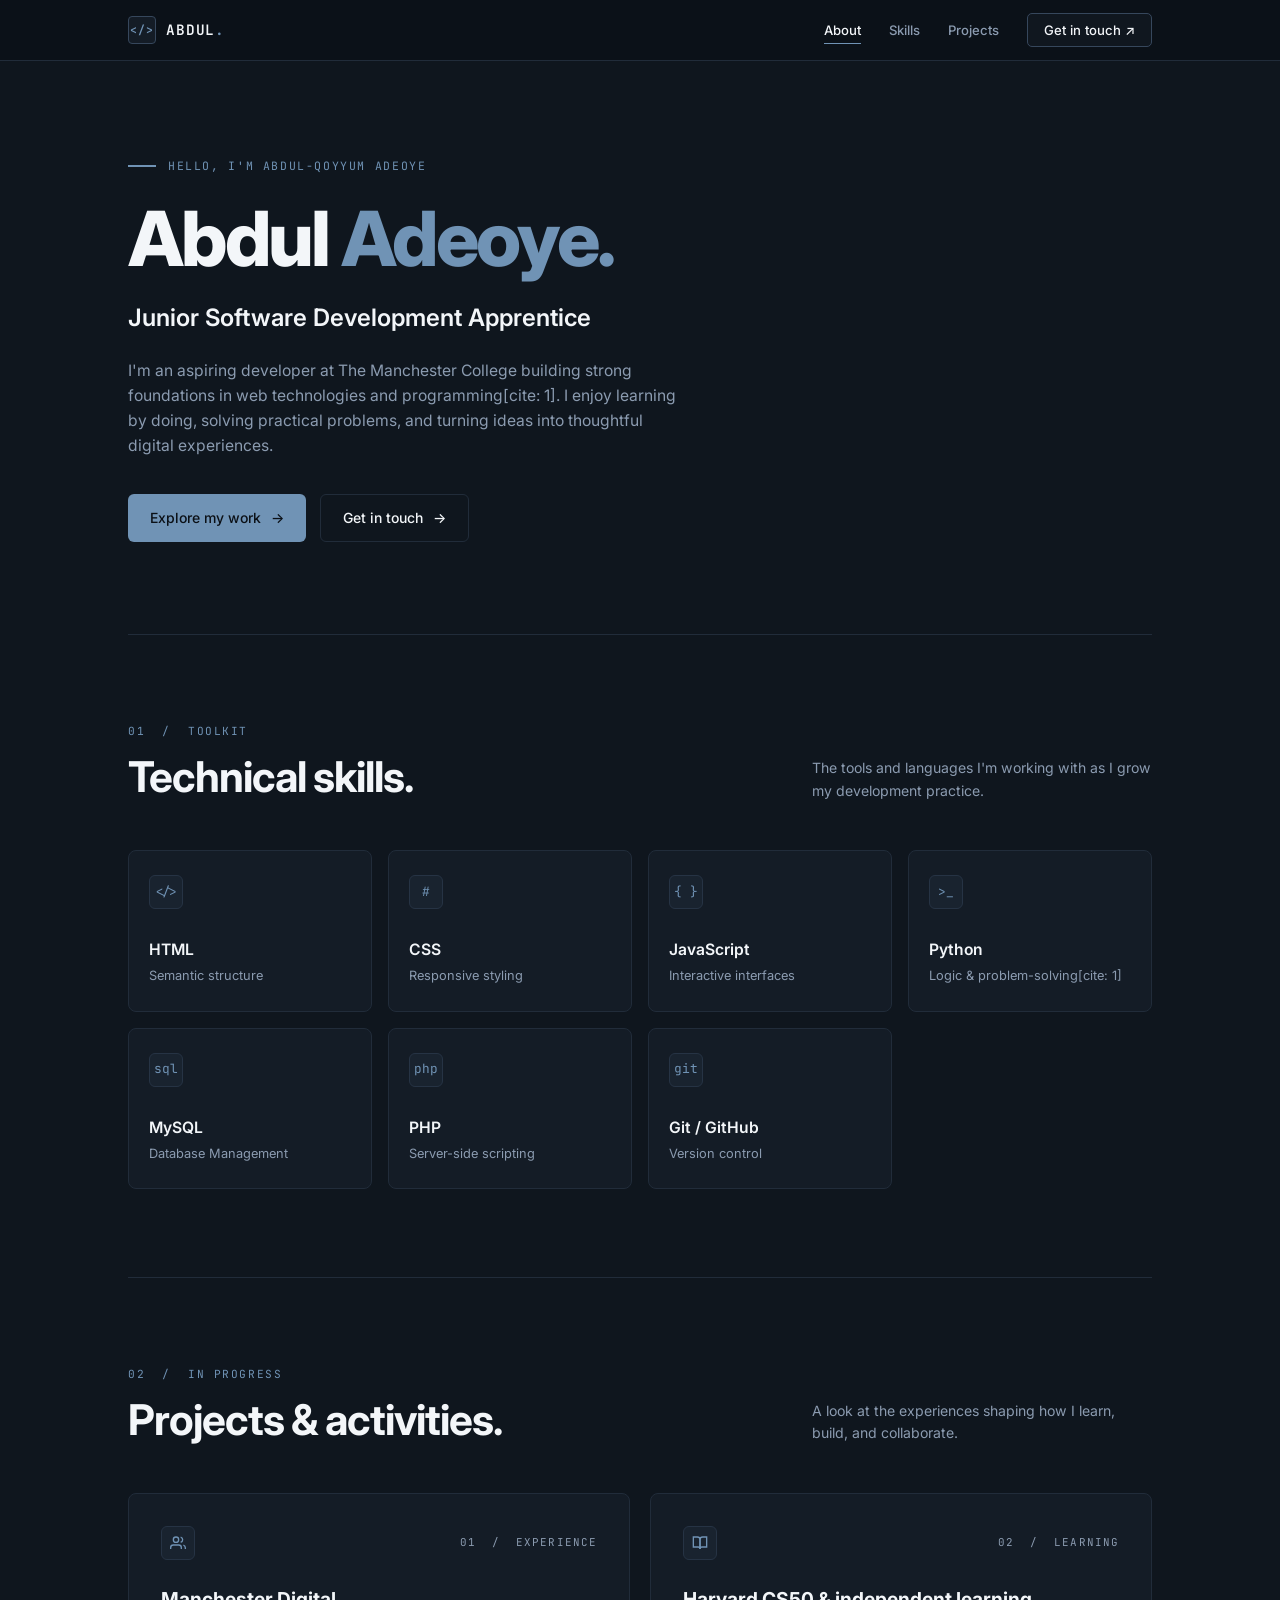
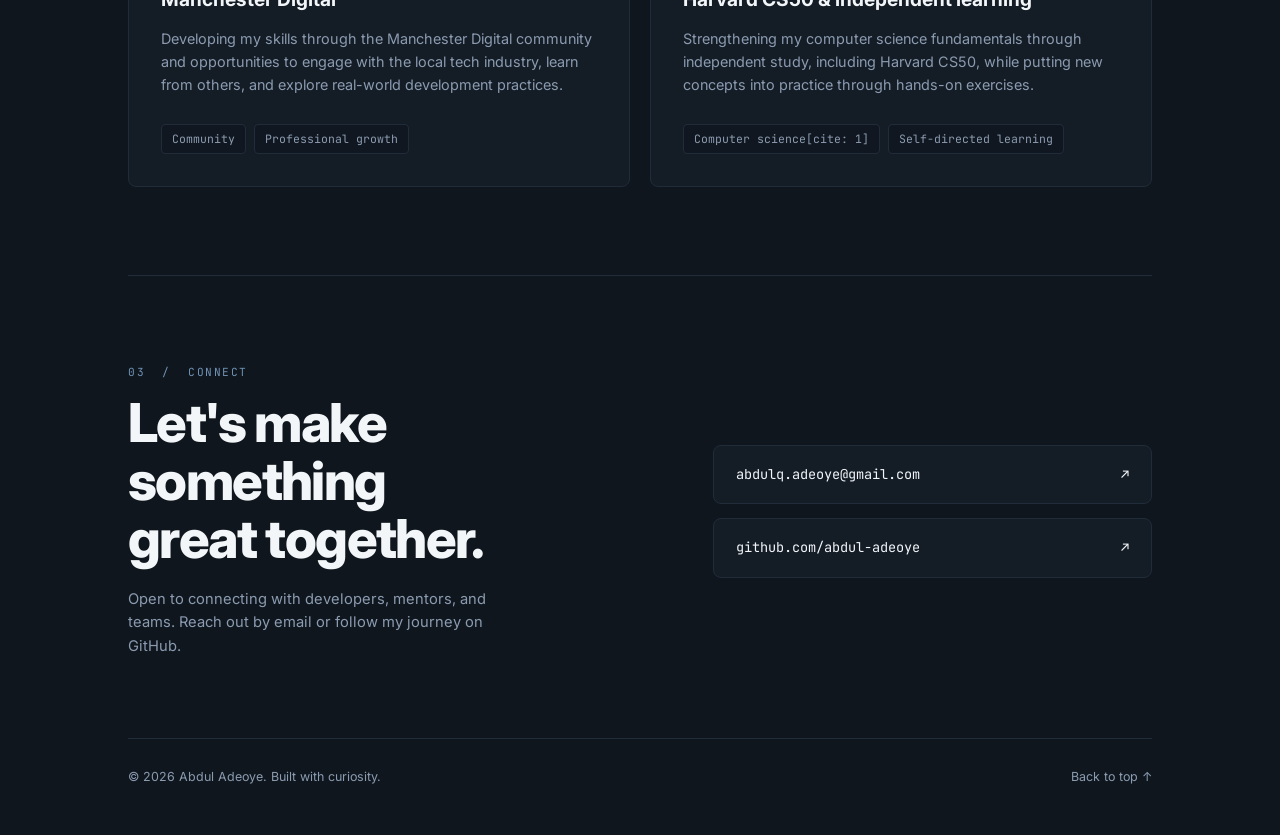
==== html/index.html @ bcfad039 "changed the signs for the two skills i added" ====
<!DOCTYPE html>
<html lang="en">
<head>
  <meta charset="UTF-8">
  <meta name="viewport" content="width=device-width, initial-scale=1.0">
  <title>Abdul Adeoye</title>
  <link rel="preconnect" href="https://fonts.googleapis.com">
  <link rel="preconnect" href="https://fonts.gstatic.com" crossorigin>
  <link href="https://fonts.googleapis.com/css2?family=Inter:wght@400;500;600;700;800&family=JetBrains+Mono:wght@400;500;600&display=swap" rel="stylesheet">
  <link rel="stylesheet" href="/css/style.css">
</head>
<body>

  <!-- Top Navigation Bar -->
  <nav class="navbar" aria-label="Primary Navigation">
    <div class="nav-container">
      <a href="#about" class="nav-brand">
        <span class="brand-icon">&lt;/&gt;</span>
        <span class="brand-text">ABDUL<span class="brand-dot">.</span></span>
      </a>

      <ul class="nav-links">
        <li><a href="#about" class="nav-link active">About</a></li>
        <li><a href="#skills" class="nav-link">Skills</a></li>
        <li><a href="#projects" class="nav-link">Projects</a></li>
        <li><a href="#contact" class="nav-cta">Get in touch &#8599;</a></li>
      </ul>
    </div>
  </nav>

  <main class="container">
    <!-- Hero / About Section -->
    <header id="about" class="hero section-border">
      <div class="eyebrow">
        <span class="accent-line"></span>
        <span>HELLO, I'M ABDUL-QOYYUM ADEOYE</span>
      </div>
      <h1 class="hero-title">Abdul <span class="text-slate">Adeoye.</span></h1>
      <h2 class="hero-subtitle">Junior Software Development Apprentice</h2>
      <p class="hero-description">
        I'm an aspiring developer at The Manchester College building strong foundations in web technologies and programming[cite: 1]. I enjoy learning by doing, solving practical problems, and turning ideas into thoughtful digital experiences.
      </p>
      <div class="hero-actions">
        <a href="#projects" class="btn btn-primary">Explore my work <span class="arrow">&rarr;</span></a>
        <a href="#contact" class="btn btn-secondary">Get in touch <span class="arrow">&rarr;</span></a>
      </div>
    </header>

    <!-- 01 / Toolkit (Skills) -->
    <section id="skills" class="section section-border">
      <div class="section-header">
        <div>
          <p class="section-label">01 &nbsp;/&nbsp; TOOLKIT</p>
          <h2 class="section-title">Technical skills.</h2>
        </div>
        <p class="section-intro">
          The tools and languages I'm working with as I grow my development practice.
        </p>
      </div>

      <div class="skills-grid">
        <article class="skill-card">
          <div class="icon-box">&lt;/&gt;</div>
          <h3>HTML</h3>
          <p>Semantic structure</p>
        </article>

        <article class="skill-card">
          <div class="icon-box">#</div>
          <h3>CSS</h3>
          <p>Responsive styling</p>
        </article>

        <article class="skill-card">
          <div class="icon-box">{ }</div>
          <h3>JavaScript</h3>
          <p>Interactive interfaces</p>
        </article>

        <article class="skill-card">
          <div class="icon-box">&gt;_</div>
          <h3>Python</h3>
          <p>Logic &amp; problem-solving[cite: 1]</p>
        </article>

        <article class="skill-card">
          <div class="icon-box">sql</div>
          <h3>MySQL</h3>
          <p>Database Management</p>
        </article>

        <article class="skill-card">
          <div class="icon-box">php</div>
          <h3>PHP</h3>
          <p>Server-side scripting</p>
        </article>

        <article class="skill-card">
          <div class="icon-box">git</div>
          <h3>Git / GitHub</h3>
          <p>Version control</p>
        </article>
      </div>
    </section>

    <!-- 02 / In Progress (Projects) -->
    <section id="projects" class="section section-border">
      <div class="section-header">
        <div>
          <p class="section-label">02 &nbsp;/&nbsp; IN PROGRESS</p>
          <h2 class="section-title">Projects &amp; activities.</h2>
        </div>
        <p class="section-intro">
          A look at the experiences shaping how I learn, build, and collaborate.
        </p>
      </div>

      <div class="projects-grid">
        <article class="project-card">
          <div class="project-top">
            <div class="icon-box">
              <svg width="16" height="16" viewBox="0 0 24 24" fill="none" stroke="currentColor" stroke-width="2">
                <path d="M17 21v-2a4 4 0 0 0-4-4H5a4 4 0 0 0-4 4v2"></path>
                <circle cx="9" cy="7" r="4"></circle>
                <path d="M23 21v-2a4 4 0 0 0-3-3.87"></path>
                <path d="M16 3.13a4 4 0 0 1 0 7.75"></path>
              </svg>
            </div>
            <span class="project-meta">01 &nbsp;/&nbsp; EXPERIENCE</span>
          </div>
          <h3>Manchester Digital</h3>
          <p>
            Developing my skills through the Manchester Digital community and opportunities to engage with the local tech industry, learn from others, and explore real-world development practices.
          </p>
          <div class="tags">
            <span class="tag">Community</span>
            <span class="tag">Professional growth</span>
          </div>
        </article>

        <article class="project-card">
          <div class="project-top">
            <div class="icon-box">
              <svg width="16" height="16" viewBox="0 0 24 24" fill="none" stroke="currentColor" stroke-width="2">
                <path d="M2 3h6a4 4 0 0 1 4 4v14a3 3 0 0 0-3-3H2z"></path>
                <path d="M22 3h-6a4 4 0 0 0-4 4v14a3 3 0 0 1 3-3h7z"></path>
              </svg>
            </div>
            <span class="project-meta">02 &nbsp;/&nbsp; LEARNING</span>
          </div>
          <h3>Harvard CS50 &amp; independent learning</h3>
          <p>
            Strengthening my computer science fundamentals through independent study, including Harvard CS50, while putting new concepts into practice through hands-on exercises.
          </p>
          <div class="tags">
            <span class="tag">Computer science[cite: 1]</span>
            <span class="tag">Self-directed learning</span>
          </div>
        </article>
      </div>
    </section>

    <!-- 03 / Connect -->
    <footer id="contact" class="section footer-section">
      <div class="contact-grid">
        <div class="contact-copy">
          <p class="section-label">03 &nbsp;/&nbsp; CONNECT</p>
          <h2 class="contact-title">Let's make<br>something<br>great together.</h2>
          <p class="contact-description">
            Open to connecting with developers, mentors, and teams. Reach out by email or follow my journey on GitHub.
          </p>
        </div>

        <div class="contact-links">
          <a href="mailto:abdulq.adeoye@gmail.com" class="contact-card">
            <span>abdulq.adeoye@gmail.com</span>
            <span class="arrow">&#8599;</span>
          </a>
          <a href="https://github.com/abdul-adeoye" target="_blank" rel="noopener noreferrer" class="contact-card">
            <span>github.com/abdul-adeoye</span>
            <span class="arrow">&#8599;</span>
          </a>
        </div>
      </div>

      <div class="bottom-bar">
        <span>&copy; 2026 Abdul Adeoye. Built with curiosity.</span>
        <a href="#about" class="back-to-top">Back to top &uarr;</a>
      </div>
    </footer>
  </main>

  <script src="/js/script.js"></script>
</body>
</html>
---- css/style.css ----
:root {
  --bg-primary: #0f161e;
  --bg-nav: rgba(12, 18, 25, 0.88);
  --bg-card: #141c26;
  --bg-card-hover: #18222e;
  --border-color: #212c3a;
  --border-hover: #36475c;
  --text-main: #f3f6f9;
  --text-muted: #8b9bb0;
  --accent-slate: #7093b5;
  --accent-slate-hover: #83a7ca;
  --font-sans: 'Inter', -apple-system, BlinkMacSystemFont, sans-serif;
  --font-mono: 'JetBrains Mono', monospace;
}

* {
  box-sizing: border-box;
  margin: 0;
  padding: 0;
}

html {
  scroll-behavior: smooth;
  scroll-padding-top: 76px;
}

body {
  background-color: var(--bg-primary);
  color: var(--text-main);
  font-family: var(--font-sans);
  line-height: 1.6;
  -webkit-font-smoothing: antialiased;
}

/* Navbar */
.navbar {
  position: sticky;
  top: 0;
  z-index: 100;
  background-color: var(--bg-nav);
  backdrop-filter: blur(10px);
  border-bottom: 1px solid var(--border-color);
}

.nav-container {
  max-width: 1080px;
  margin: 0 auto;
  padding: 16px 28px;
  display: flex;
  justify-content: space-between;
  align-items: center;
}

.nav-brand {
  display: inline-flex;
  align-items: center;
  gap: 10px;
  text-decoration: none;
  color: var(--text-main);
  font-family: var(--font-mono);
  font-weight: 600;
  font-size: 0.9rem;
  letter-spacing: 0.06em;
}

.brand-icon {
  display: inline-flex;
  align-items: center;
  justify-content: center;
  width: 28px;
  height: 28px;
  border: 1px solid var(--border-hover);
  border-radius: 4px;
  background-color: var(--bg-card);
  color: var(--accent-slate);
  font-size: 0.72rem;
}

.brand-dot {
  color: var(--accent-slate);
}

.nav-links {
  list-style: none;
  display: flex;
  align-items: center;
  gap: 28px;
}

.nav-link {
  position: relative;
  text-decoration: none;
  color: var(--text-muted);
  font-size: 0.82rem;
  font-weight: 500;
  padding-bottom: 6px;
  transition: color 0.2s ease;
}

.nav-link:hover,
.nav-link.active {
  color: var(--text-main);
}

.nav-link.active::after {
  content: '';
  position: absolute;
  left: 0;
  bottom: 0;
  width: 100%;
  height: 1.5px;
  background-color: var(--accent-slate);
}

.nav-cta {
  text-decoration: none;
  color: var(--text-main);
  font-size: 0.82rem;
  font-weight: 500;
  padding: 8px 16px;
  border: 1px solid var(--border-hover);
  border-radius: 5px;
  background-color: rgba(20, 28, 38, 0.6);
  transition: all 0.2s ease;
}

.nav-cta:hover {
  border-color: var(--accent-slate);
  background-color: var(--bg-card-hover);
}

/* Container & Borders */
.container {
  max-width: 1080px;
  margin: 0 auto;
  padding: 0 28px;
}

.section-border {
  border-bottom: 1px solid var(--border-color);
}

/* Hero */
.hero {
  padding: 96px 0 92px;
}

.eyebrow {
  display: flex;
  align-items: center;
  gap: 12px;
  font-family: var(--font-mono);
  font-size: 0.72rem;
  letter-spacing: 0.14em;
  color: var(--accent-slate);
  margin-bottom: 24px;
}

.accent-line {
  width: 28px;
  height: 1.5px;
  background-color: var(--accent-slate);
  display: inline-block;
}

.hero-title {
  font-size: clamp(3rem, 7vw, 4.75rem);
  font-weight: 800;
  letter-spacing: -0.035em;
  line-height: 1.05;
  margin-bottom: 20px;
}

.text-slate {
  color: var(--accent-slate);
}

.hero-subtitle {
  font-size: clamp(1.2rem, 2.5vw, 1.5rem);
  font-weight: 600;
  color: var(--text-main);
  margin-bottom: 20px;
}

.hero-description {
  max-width: 560px;
  color: var(--text-muted);
  font-size: 0.98rem;
  margin-bottom: 36px;
}

.hero-actions {
  display: flex;
  flex-wrap: wrap;
  gap: 14px;
}

.btn {
  display: inline-flex;
  align-items: center;
  gap: 10px;
  padding: 12px 22px;
  border-radius: 6px;
  font-size: 0.875rem;
  font-weight: 500;
  text-decoration: none;
  transition: all 0.2s ease;
}

.btn-primary {
  background-color: var(--accent-slate);
  color: #0b1016;
}

.btn-primary:hover {
  background-color: var(--accent-slate-hover);
  transform: translateY(-1px);
}

.btn-secondary {
  background-color: transparent;
  color: var(--text-main);
  border: 1px solid var(--border-color);
}

.btn-secondary:hover {
  border-color: var(--border-hover);
  background-color: var(--bg-card);
}

/* Sections */
.section {
  padding: 88px 0;
}

.section-header {
  display: flex;
  justify-content: space-between;
  align-items: flex-end;
  gap: 24px;
  margin-bottom: 48px;
}

.section-label {
  font-family: var(--font-mono);
  font-size: 0.7rem;
  letter-spacing: 0.14em;
  color: var(--accent-slate);
  margin-bottom: 12px;
}

.section-title {
  font-size: clamp(2rem, 4vw, 2.65rem);
  font-weight: 700;
  letter-spacing: -0.025em;
  line-height: 1.15;
}

.section-intro {
  max-width: 340px;
  color: var(--text-muted);
  font-size: 0.88rem;
}

/* Toolkit Grid */
.skills-grid {
  display: grid;
  grid-template-columns: repeat(4, 1fr);
  gap: 16px;
}

.skill-card {
  background-color: var(--bg-card);
  border: 1px solid var(--border-color);
  border-radius: 8px;
  padding: 24px 20px;
  transition: border-color 0.2s ease, transform 0.2s ease;
}

.skill-card:hover {
  border-color: var(--border-hover);
  transform: translateY(-2px);
}

.icon-box {
  width: 34px;
  height: 34px;
  border-radius: 6px;
  background-color: #19232f;
  border: 1px solid #263344;
  color: var(--accent-slate);
  display: flex;
  align-items: center;
  justify-content: center;
  font-family: var(--font-mono);
  font-size: 0.8rem;
  margin-bottom: 28px;
}

.skill-card h3 {
  font-size: 0.98rem;
  font-weight: 600;
  margin-bottom: 4px;
}

.skill-card p {
  font-size: 0.8rem;
  color: var(--text-muted);
}

/* Projects Grid */
.projects-grid {
  display: grid;
  grid-template-columns: repeat(2, 1fr);
  gap: 20px;
}

.project-card {
  background-color: var(--bg-card);
  border: 1px solid var(--border-color);
  border-radius: 8px;
  padding: 32px;
  display: flex;
  flex-direction: column;
  transition: border-color 0.2s ease, transform 0.2s ease;
}

.project-card:hover {
  border-color: var(--border-hover);
  transform: translateY(-2px);
}

.project-top {
  display: flex;
  justify-content: space-between;
  align-items: center;
  margin-bottom: 24px;
}

.project-top .icon-box {
  margin-bottom: 0;
}

.project-meta {
  font-family: var(--font-mono);
  font-size: 0.68rem;
  letter-spacing: 0.1em;
  color: var(--text-muted);
}

.project-card h3 {
  font-size: 1.2rem;
  font-weight: 700;
  margin-bottom: 12px;
}

.project-card p {
  color: var(--text-muted);
  font-size: 0.9rem;
  margin-bottom: 28px;
  flex-grow: 1;
}

.tags {
  display: flex;
  flex-wrap: wrap;
  gap: 8px;
}

.tag {
  font-family: var(--font-mono);
  font-size: 0.72rem;
  color: var(--text-muted);
  background-color: #101720;
  border: 1px solid var(--border-color);
  padding: 5px 10px;
  border-radius: 4px;
}

/* Contact & Footer */
.footer-section {
  padding-bottom: 48px;
}

.contact-grid {
  display: grid;
  grid-template-columns: 1.1fr 0.9fr;
  gap: 48px;
  align-items: center;
  margin-bottom: 80px;
}

.contact-title {
  font-size: clamp(2.4rem, 5vw, 3.35rem);
  font-weight: 800;
  letter-spacing: -0.03em;
  line-height: 1.08;
  margin-bottom: 20px;
}

.contact-description {
  max-width: 390px;
  color: var(--text-muted);
  font-size: 0.92rem;
}

.contact-links {
  display: flex;
  flex-direction: column;
  gap: 14px;
}

.contact-card {
  display: flex;
  justify-content: space-between;
  align-items: center;
  background-color: var(--bg-card);
  border: 1px solid var(--border-color);
  border-radius: 8px;
  padding: 18px 22px;
  color: var(--text-main);
  text-decoration: none;
  font-family: var(--font-mono);
  font-size: 0.85rem;
  transition: all 0.2s ease;
}

.contact-card:hover {
  background-color: var(--bg-card-hover);
  border-color: var(--border-hover);
  transform: translateX(3px);
}

.bottom-bar {
  border-top: 1px solid var(--border-color);
  padding-top: 28px;
  display: flex;
  justify-content: space-between;
  align-items: center;
  font-size: 0.78rem;
  color: var(--text-muted);
}

.back-to-top {
  color: var(--text-muted);
  text-decoration: none;
  transition: color 0.2s ease;
}

.back-to-top:hover {
  color: var(--text-main);
}

/* Scroll Reveal State */
.reveal {
  opacity: 0;
  transform: translateY(16px);
  transition: opacity 0.6s ease, transform 0.6s ease;
}

.reveal.visible {
  opacity: 1;
  transform: translateY(0);
}

/* Responsive */
@media (max-width: 900px) {
  .skills-grid {
    grid-template-columns: repeat(3, 1fr);
  }
  .contact-grid {
    grid-template-columns: 1fr;
  }
}

@media (max-width: 640px) {
  .nav-container {
    padding: 14px 20px;
  }
  .nav-links {
    gap: 14px;
  }
  .nav-link {
    font-size: 0.78rem;
  }
  .nav-cta {
    padding: 6px 10px;
    font-size: 0.76rem;
  }
  .hero {
    padding: 68px 0 60px;
  }
  .section {
    padding: 64px 0;
  }
  .section-header {
    flex-direction: column;
    align-items: flex-start;
  }
  .skills-grid {
    grid-template-columns: repeat(2, 1fr);
  }
  .projects-grid {
    grid-template-columns: 1fr;
  }
  .bottom-bar {
    flex-direction: column;
    gap: 12px;
    align-items: flex-start;
  }
}
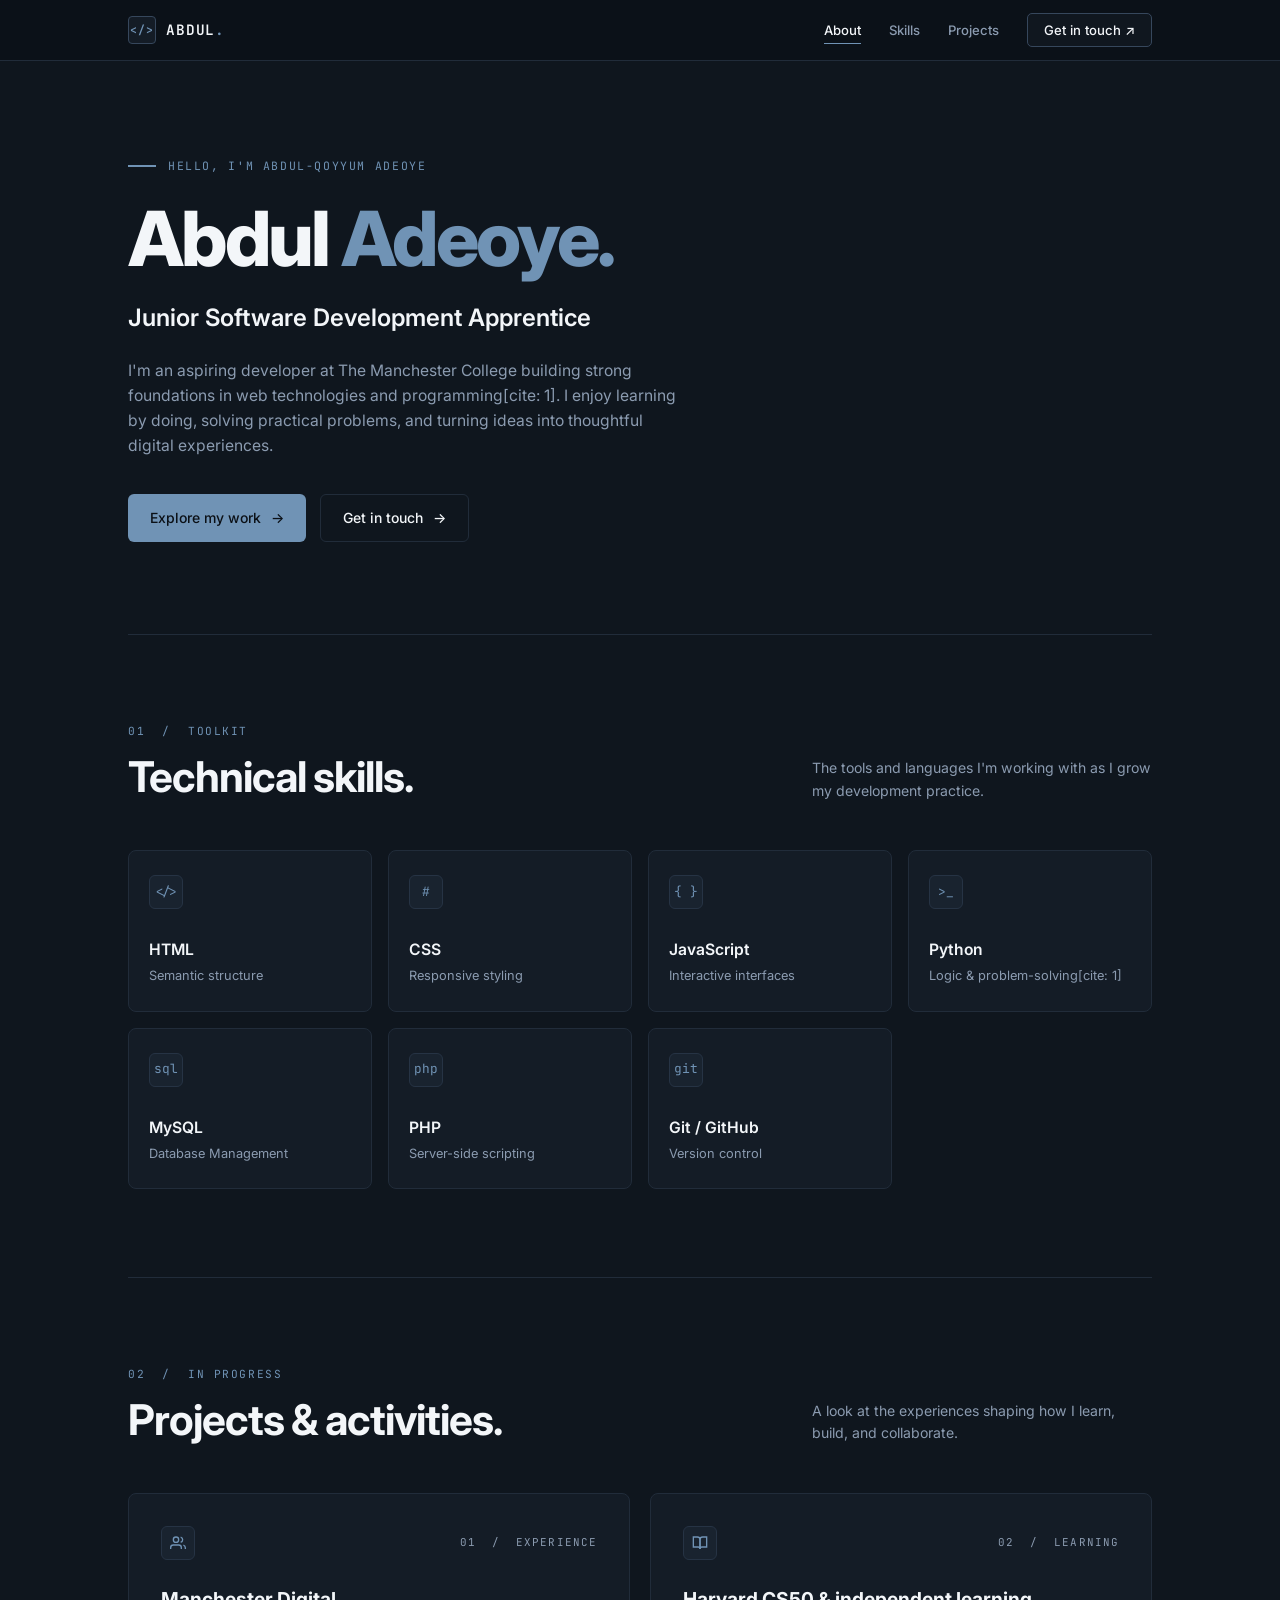
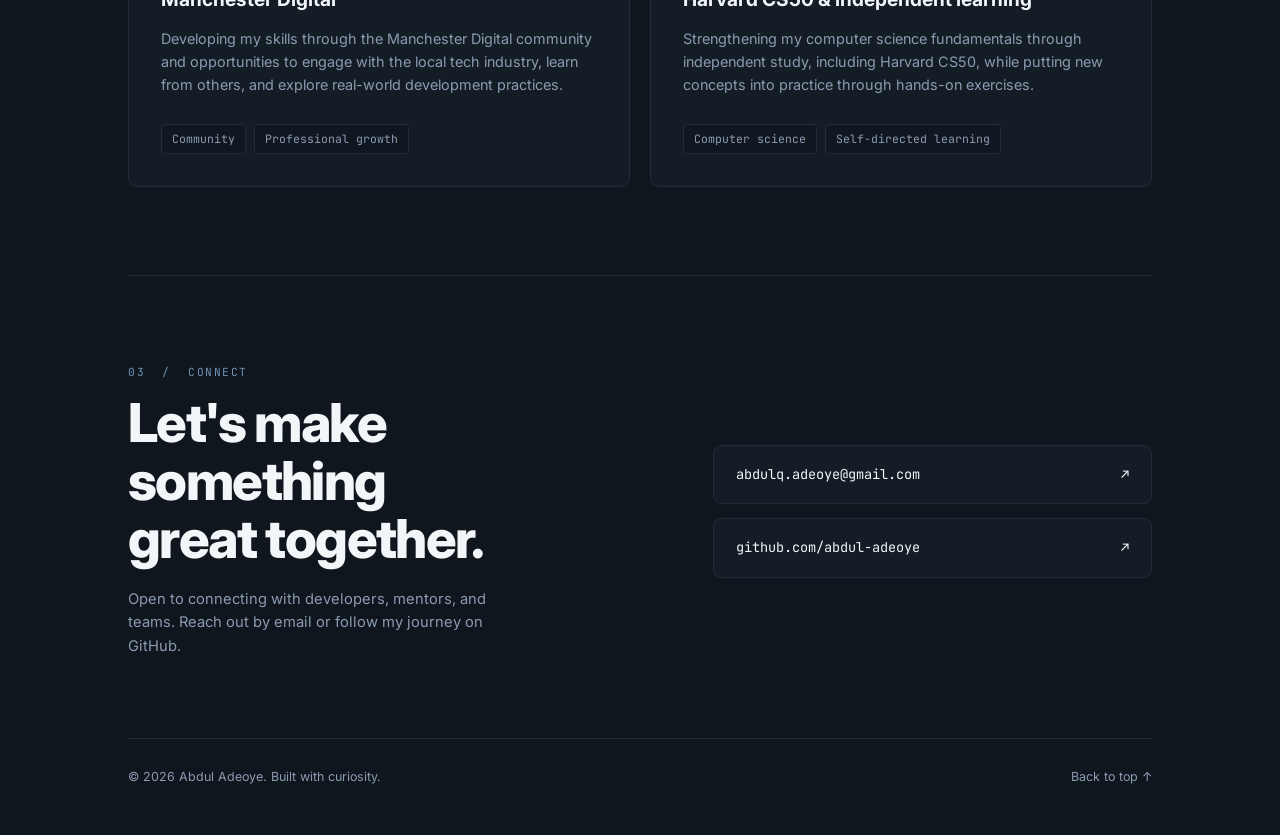
==== commit 9e866471: "removed one more uneccesary comment" ====
--- a/html/index.html
+++ b/html/index.html
@@ -153,7 +153,7 @@
             Strengthening my computer science fundamentals through independent study, including Harvard CS50, while putting new concepts into practice through hands-on exercises.
           </p>
           <div class="tags">
-            <span class="tag">Computer science[cite: 1]</span>
+            <span class="tag">Computer science</span>
             <span class="tag">Self-directed learning</span>
           </div>
         </article>
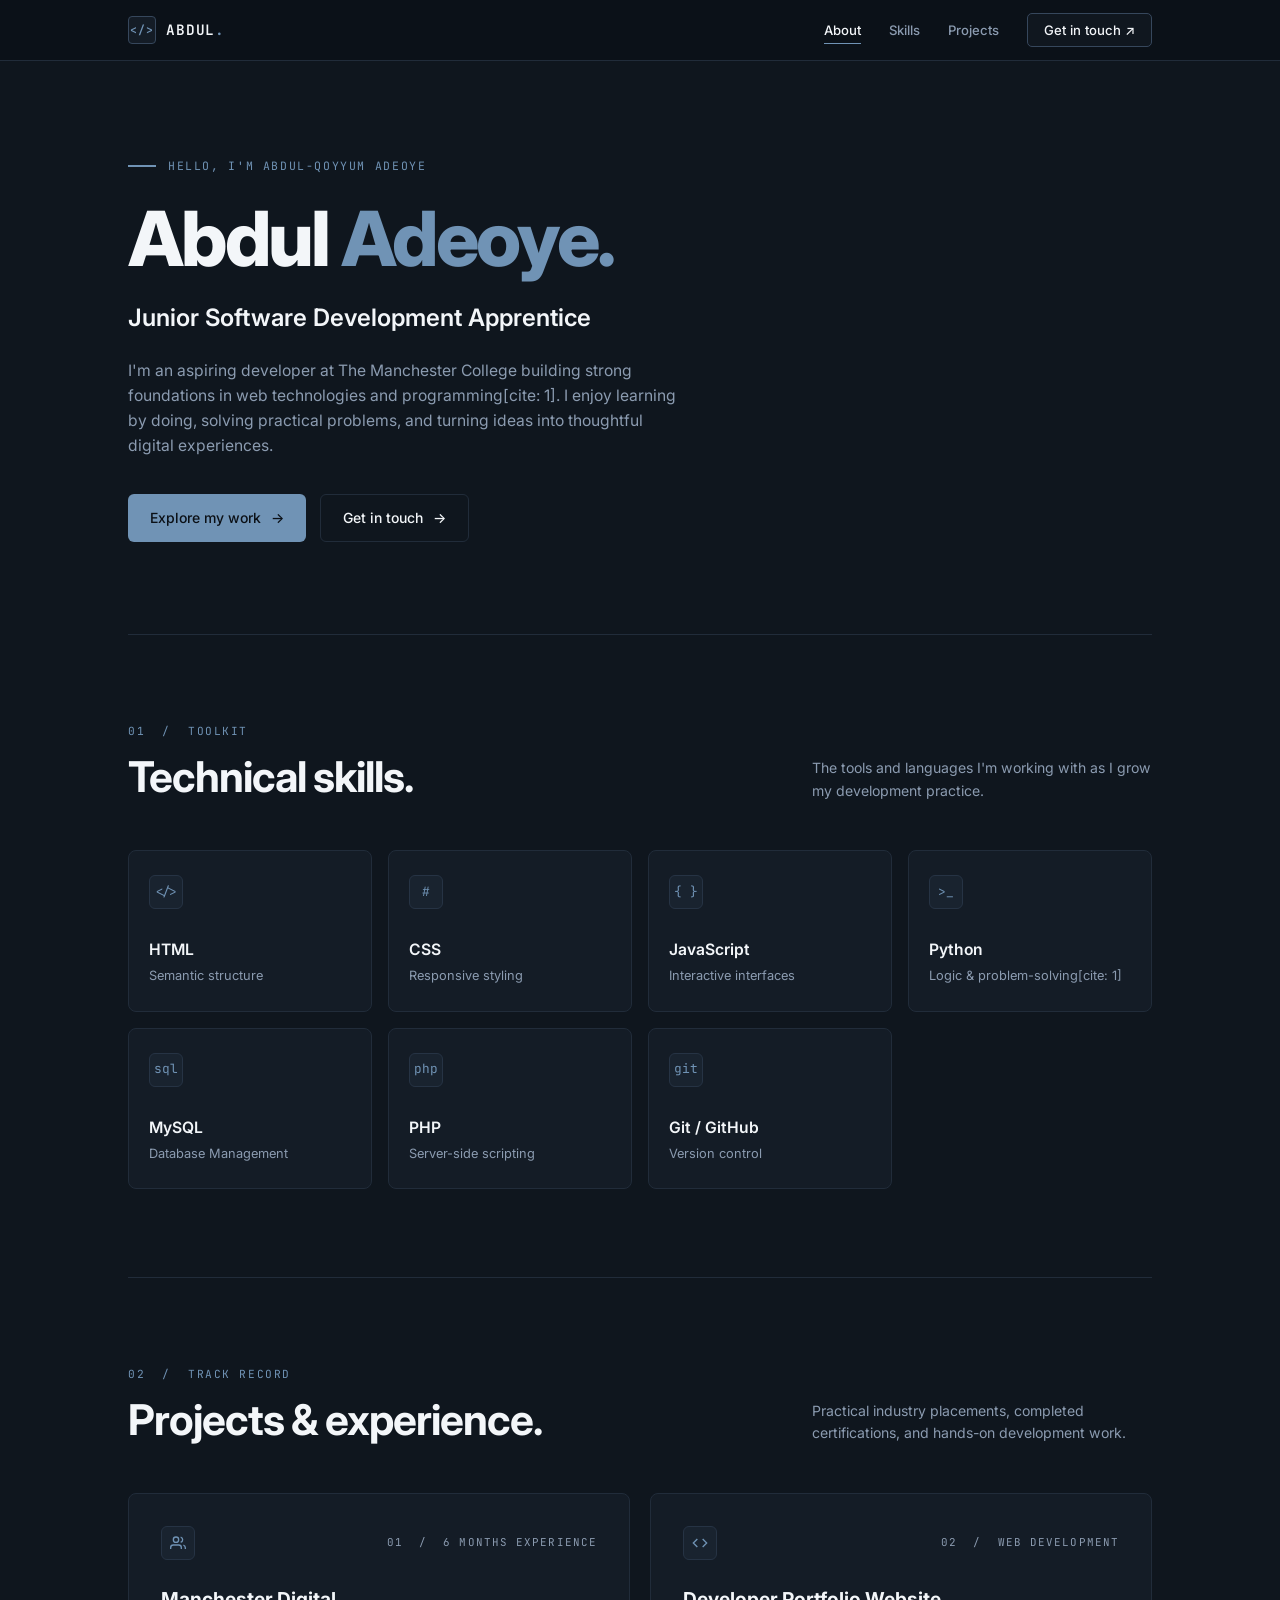
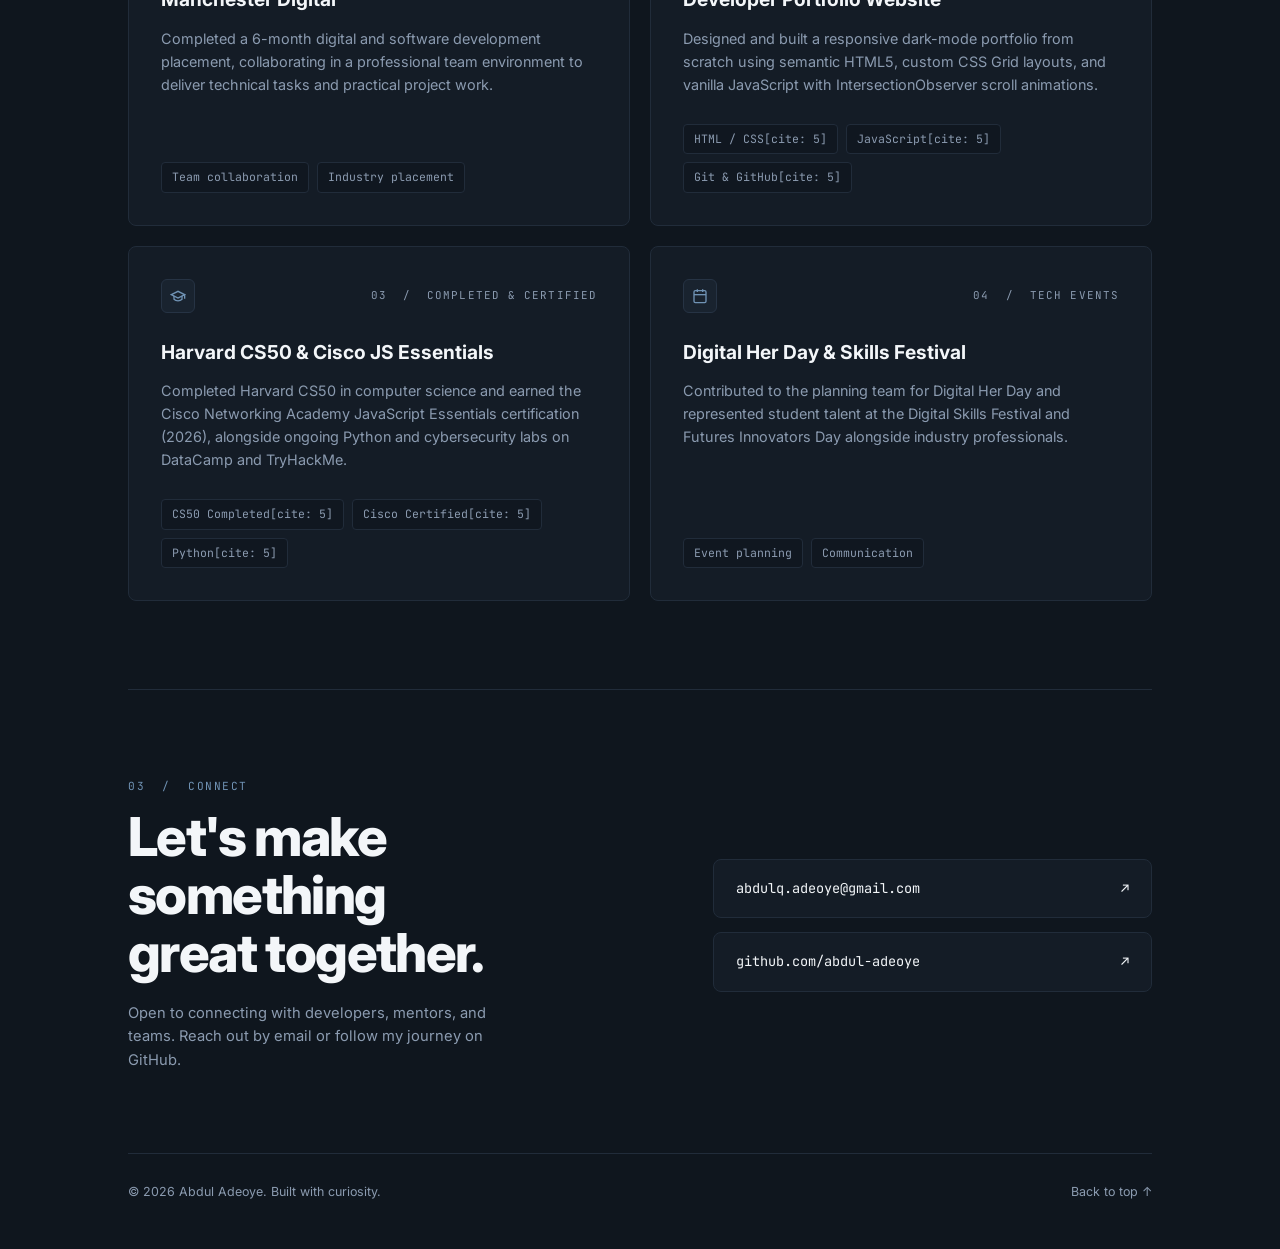
==== commit c37579ca: "updated number 2 of the website" ====
--- a/html/index.html
+++ b/html/index.html
@@ -103,15 +103,15 @@
       </div>
     </section>
 
-    <!-- 02 / In Progress (Projects) -->
+    <!-- 02 / Experience & Projects -->
     <section id="projects" class="section section-border">
       <div class="section-header">
         <div>
-          <p class="section-label">02 &nbsp;/&nbsp; IN PROGRESS</p>
-          <h2 class="section-title">Projects &amp; activities.</h2>
+          <p class="section-label">02 &nbsp;/&nbsp; TRACK RECORD</p>
+          <h2 class="section-title">Projects &amp; experience.</h2>
         </div>
         <p class="section-intro">
-          A look at the experiences shaping how I learn, build, and collaborate.
+          Practical industry placements, completed certifications, and hands-on development work.
         </p>
       </div>
 
@@ -126,35 +126,79 @@
                 <path d="M16 3.13a4 4 0 0 1 0 7.75"></path>
               </svg>
             </div>
-            <span class="project-meta">01 &nbsp;/&nbsp; EXPERIENCE</span>
+            <span class="project-meta">01 &nbsp;/&nbsp; 6 MONTHS EXPERIENCE</span>
           </div>
           <h3>Manchester Digital</h3>
           <p>
-            Developing my skills through the Manchester Digital community and opportunities to engage with the local tech industry, learn from others, and explore real-world development practices.
-          </p>
-          <div class="tags">
-            <span class="tag">Community</span>
-            <span class="tag">Professional growth</span>
-          </div>
-        </article>
-
-        <article class="project-card">
-          <div class="project-top">
-            <div class="icon-box">
-              <svg width="16" height="16" viewBox="0 0 24 24" fill="none" stroke="currentColor" stroke-width="2">
-                <path d="M2 3h6a4 4 0 0 1 4 4v14a3 3 0 0 0-3-3H2z"></path>
-                <path d="M22 3h-6a4 4 0 0 0-4 4v14a3 3 0 0 1 3-3h7z"></path>
-              </svg>
-            </div>
-            <span class="project-meta">02 &nbsp;/&nbsp; LEARNING</span>
-          </div>
-          <h3>Harvard CS50 &amp; independent learning</h3>
-          <p>
-            Strengthening my computer science fundamentals through independent study, including Harvard CS50, while putting new concepts into practice through hands-on exercises.
-          </p>
-          <div class="tags">
-            <span class="tag">Computer science</span>
-            <span class="tag">Self-directed learning</span>
+            Completed a 6-month digital and software development placement, collaborating in a professional team environment to deliver technical tasks and practical project work.
+          </p>
+          <div class="tags">
+            <span class="tag">Team collaboration</span>
+            <span class="tag">Industry placement</span>
+          </div>
+        </article>
+
+        <article class="project-card">
+          <div class="project-top">
+            <div class="icon-box">
+              <svg width="16" height="16" viewBox="0 0 24 24" fill="none" stroke="currentColor" stroke-width="2">
+                <polyline points="16 18 22 12 16 6"></polyline>
+                <polyline points="8 6 2 12 8 18"></polyline>
+              </svg>
+            </div>
+            <span class="project-meta">02 &nbsp;/&nbsp; WEB DEVELOPMENT</span>
+          </div>
+          <h3>Developer Portfolio Website</h3>
+          <p>
+            Designed and built a responsive dark-mode portfolio from scratch using semantic HTML5, custom CSS Grid layouts, and vanilla JavaScript with IntersectionObserver scroll animations.
+          </p>
+          <div class="tags">
+            <span class="tag">HTML / CSS[cite: 5]</span>
+            <span class="tag">JavaScript[cite: 5]</span>
+            <span class="tag">Git &amp; GitHub[cite: 5]</span>
+          </div>
+        </article>
+
+        <article class="project-card">
+          <div class="project-top">
+            <div class="icon-box">
+              <svg width="16" height="16" viewBox="0 0 24 24" fill="none" stroke="currentColor" stroke-width="2">
+                <path d="M22 10v6M2 10l10-5 10 5-10 5z"></path>
+                <path d="M6 12v5c3 3 9 3 12 0v-5"></path>
+              </svg>
+            </div>
+            <span class="project-meta">03 &nbsp;/&nbsp; COMPLETED &amp; CERTIFIED</span>
+          </div>
+          <h3>Harvard CS50 &amp; Cisco JS Essentials</h3>
+          <p>
+            Completed Harvard CS50 in computer science and earned the Cisco Networking Academy JavaScript Essentials certification (2026), alongside ongoing Python and cybersecurity labs on DataCamp and TryHackMe.
+          </p>
+          <div class="tags">
+            <span class="tag">CS50 Completed[cite: 5]</span>
+            <span class="tag">Cisco Certified[cite: 5]</span>
+            <span class="tag">Python[cite: 5]</span>
+          </div>
+        </article>
+
+        <article class="project-card">
+          <div class="project-top">
+            <div class="icon-box">
+              <svg width="16" height="16" viewBox="0 0 24 24" fill="none" stroke="currentColor" stroke-width="2">
+                <rect x="3" y="4" width="18" height="18" rx="2" ry="2"></rect>
+                <line x1="16" y1="2" x2="16" y2="6"></line>
+                <line x1="8" y1="2" x2="8" y2="6"></line>
+                <line x1="3" y1="10" x2="21" y2="10"></line>
+              </svg>
+            </div>
+            <span class="project-meta">04 &nbsp;/&nbsp; TECH EVENTS</span>
+          </div>
+          <h3>Digital Her Day &amp; Skills Festival</h3>
+          <p>
+            Contributed to the planning team for Digital Her Day and represented student talent at the Digital Skills Festival and Futures Innovators Day alongside industry professionals.
+          </p>
+          <div class="tags">
+            <span class="tag">Event planning</span>
+            <span class="tag">Communication</span>
           </div>
         </article>
       </div>
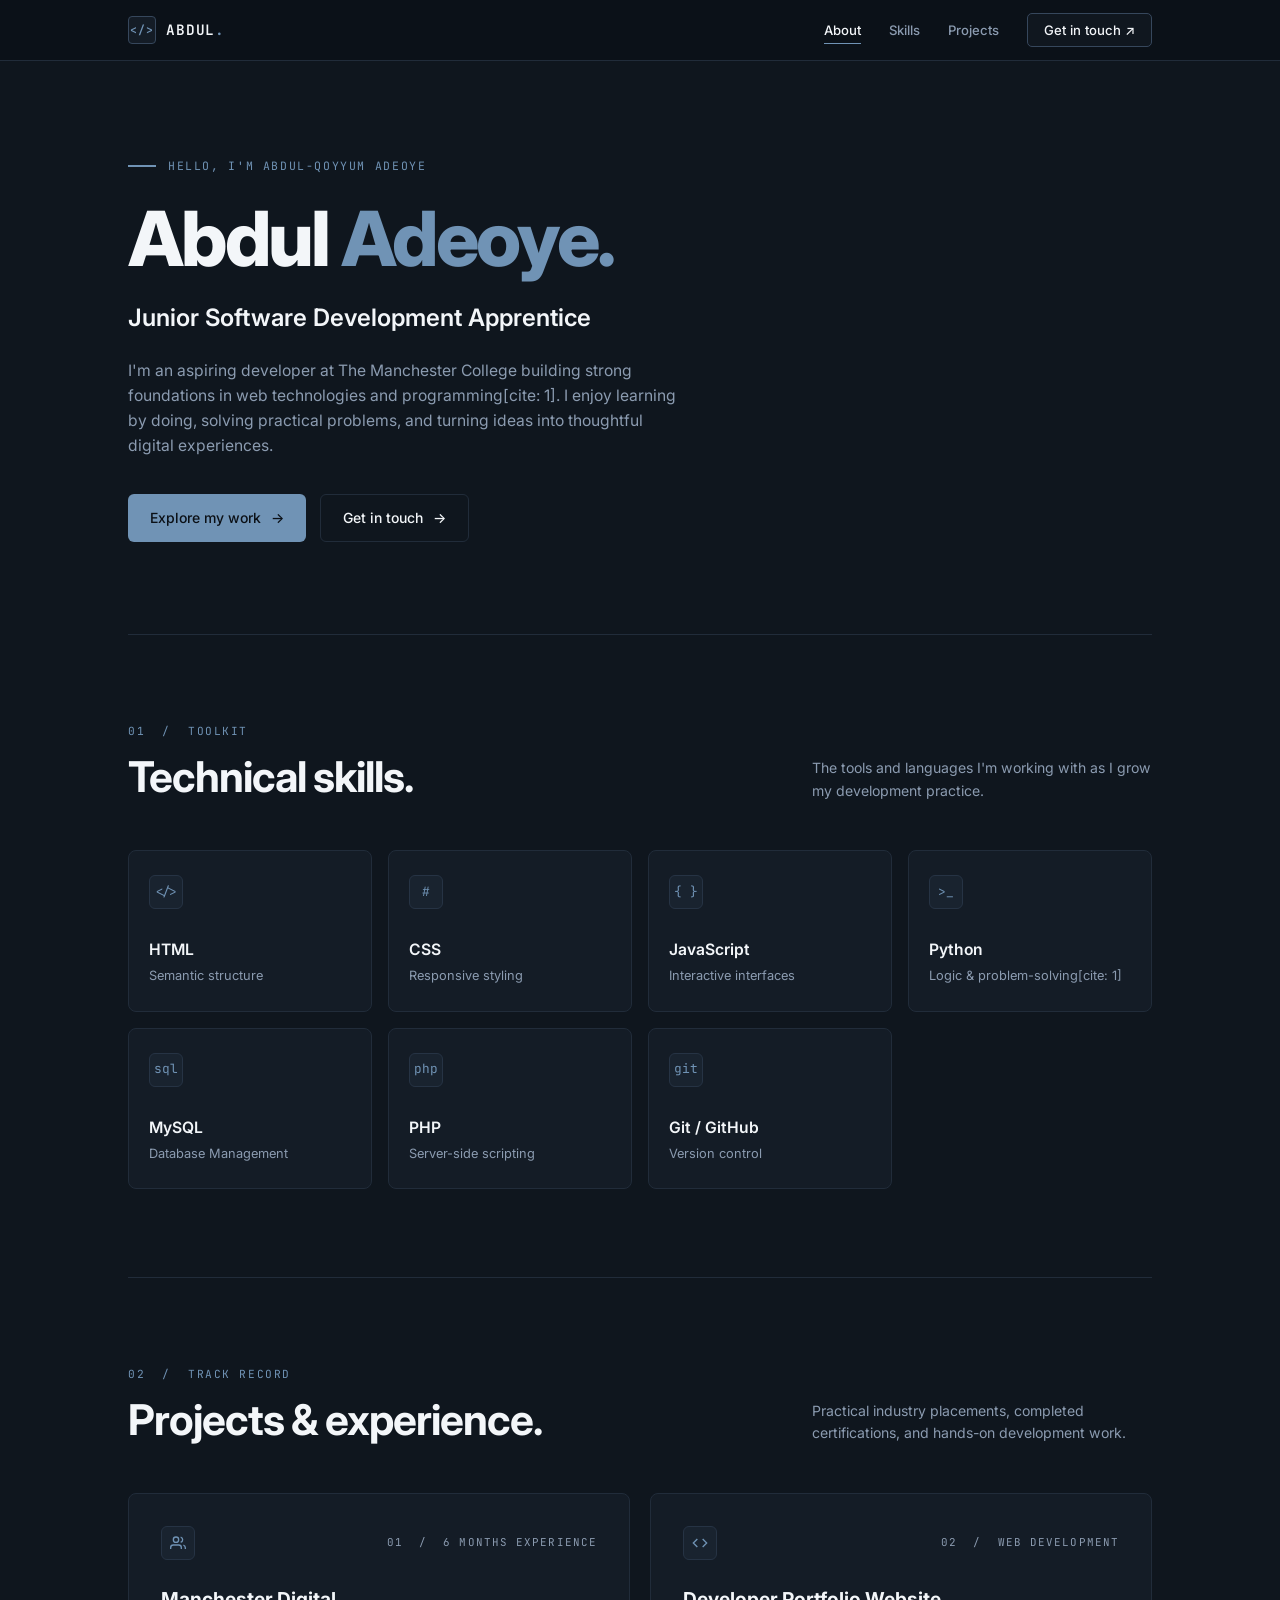
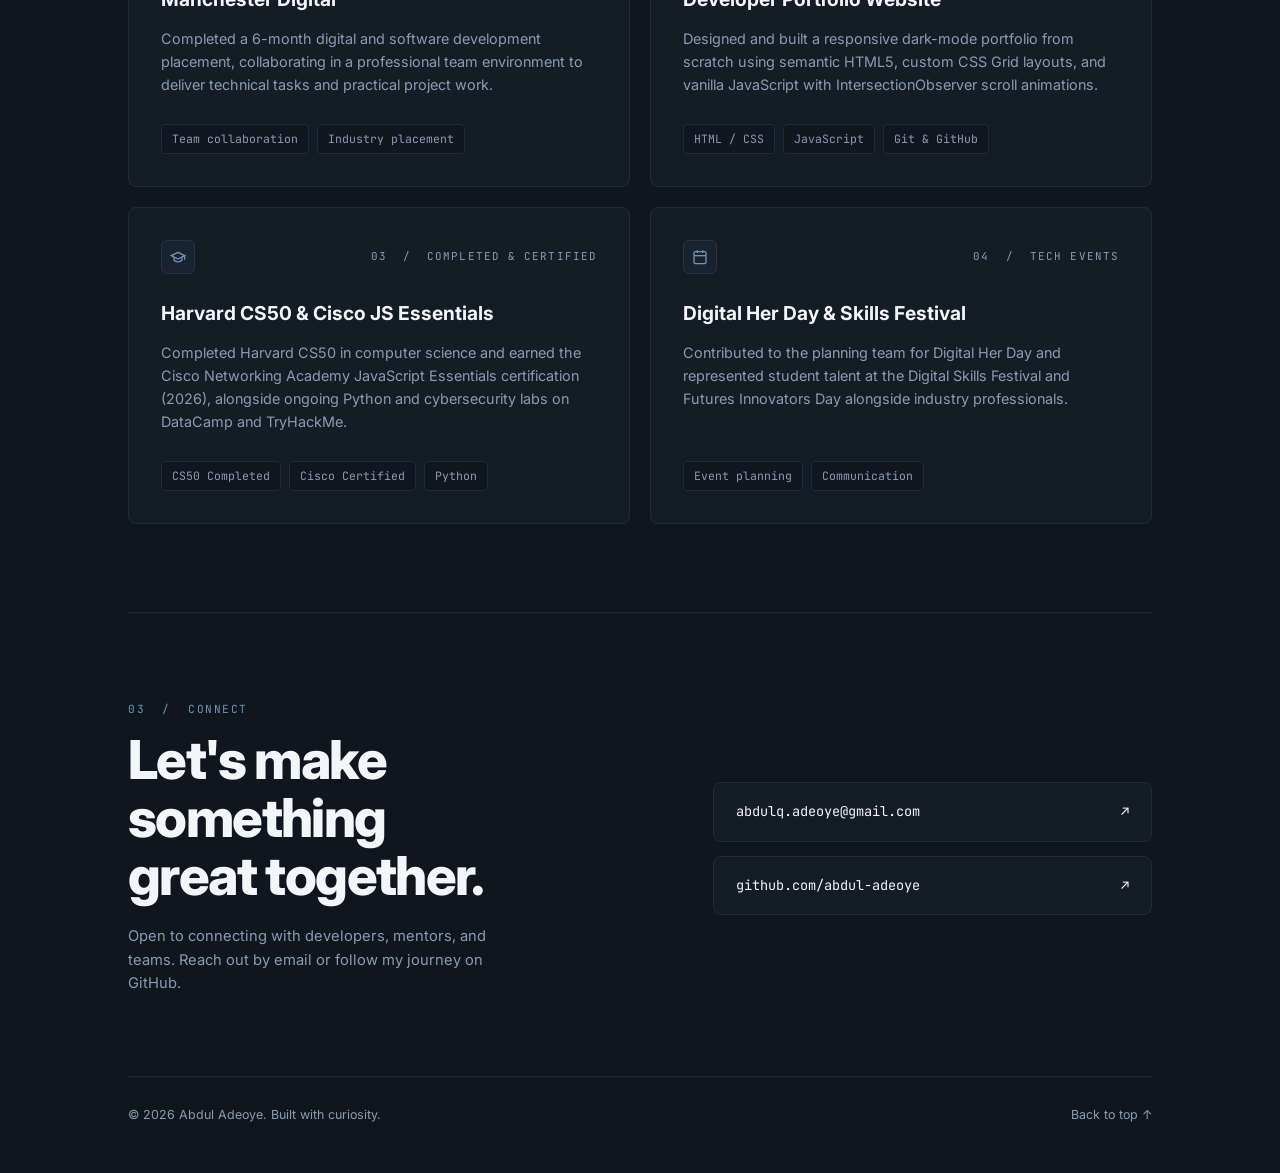
==== commit 87a6f092: "Removed the landmarks of the website" ====
--- a/html/index.html
+++ b/html/index.html
@@ -153,9 +153,9 @@
             Designed and built a responsive dark-mode portfolio from scratch using semantic HTML5, custom CSS Grid layouts, and vanilla JavaScript with IntersectionObserver scroll animations.
           </p>
           <div class="tags">
-            <span class="tag">HTML / CSS[cite: 5]</span>
-            <span class="tag">JavaScript[cite: 5]</span>
-            <span class="tag">Git &amp; GitHub[cite: 5]</span>
+            <span class="tag">HTML / CSS</span>
+            <span class="tag">JavaScript</span>
+            <span class="tag">Git &amp; GitHub</span>
           </div>
         </article>
 
@@ -174,9 +174,9 @@
             Completed Harvard CS50 in computer science and earned the Cisco Networking Academy JavaScript Essentials certification (2026), alongside ongoing Python and cybersecurity labs on DataCamp and TryHackMe.
           </p>
           <div class="tags">
-            <span class="tag">CS50 Completed[cite: 5]</span>
-            <span class="tag">Cisco Certified[cite: 5]</span>
-            <span class="tag">Python[cite: 5]</span>
+            <span class="tag">CS50 Completed</span>
+            <span class="tag">Cisco Certified</span>
+            <span class="tag">Python</span>
           </div>
         </article>
 
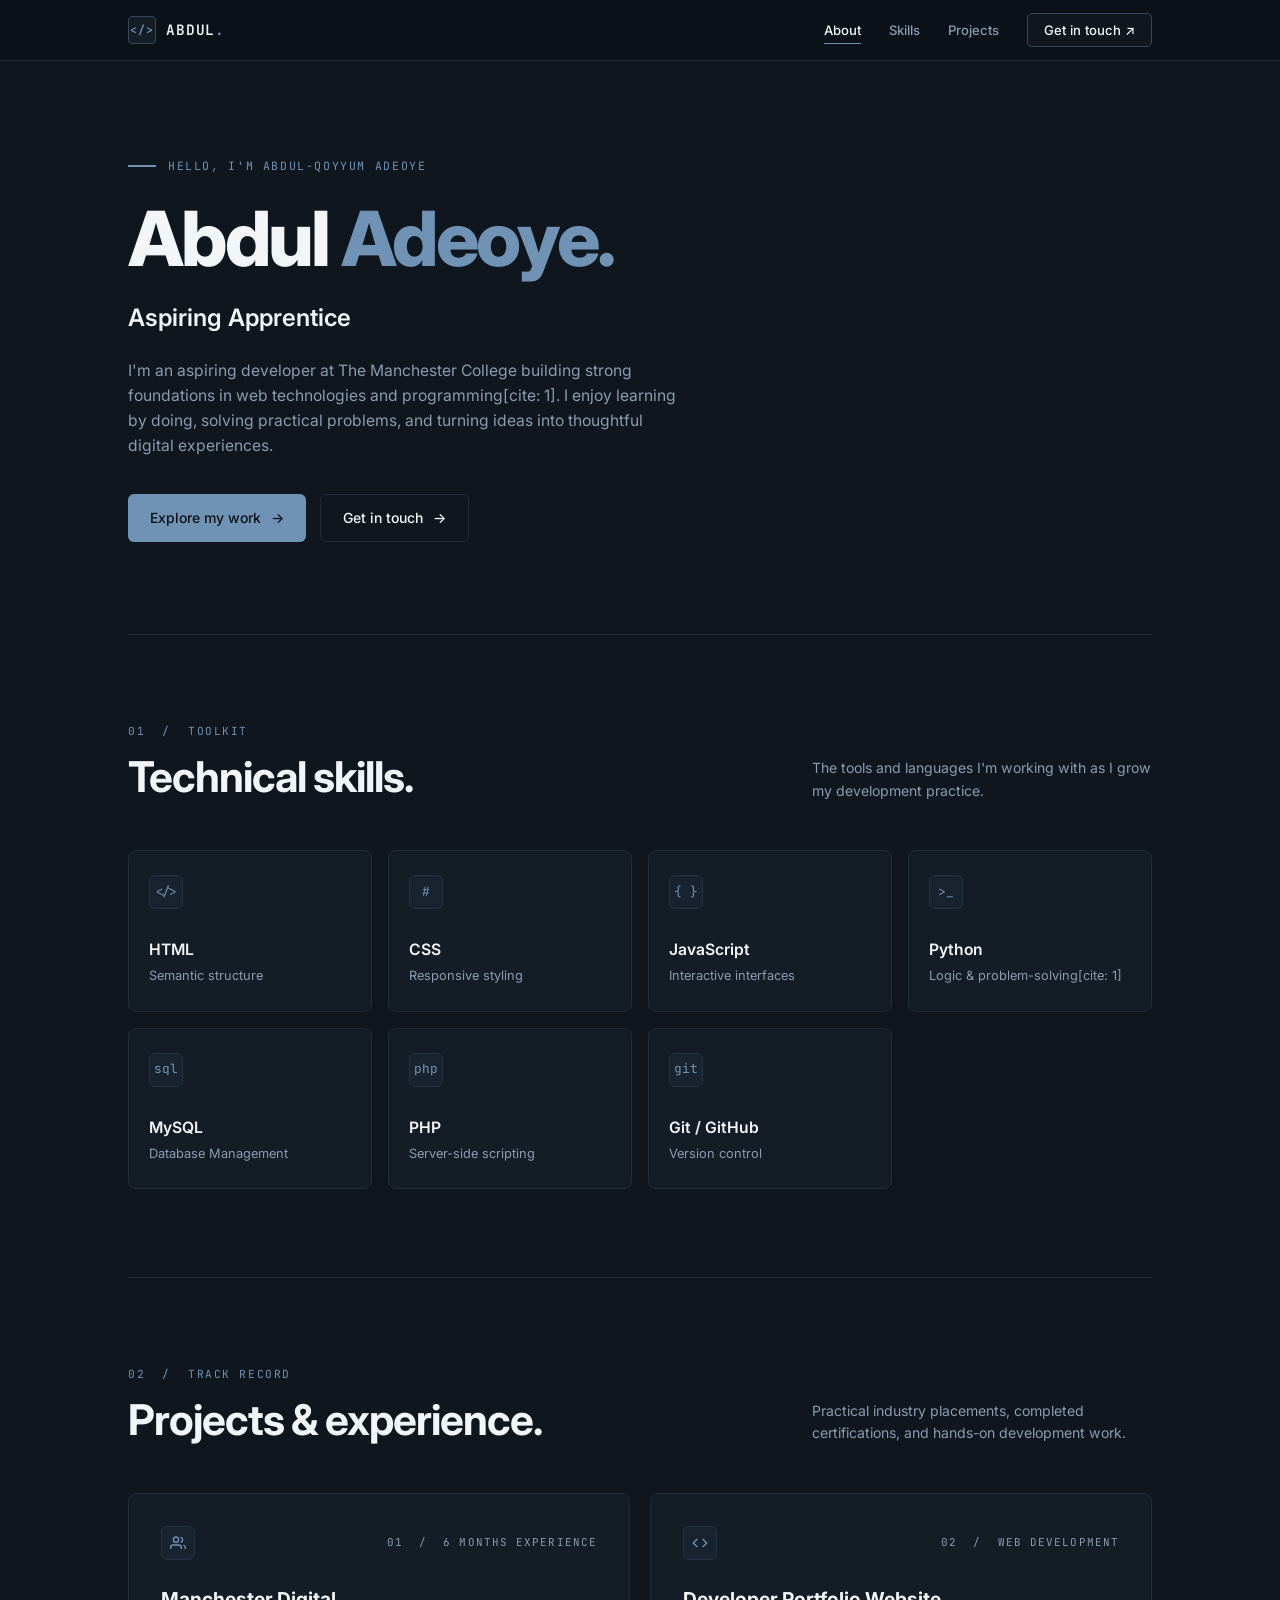
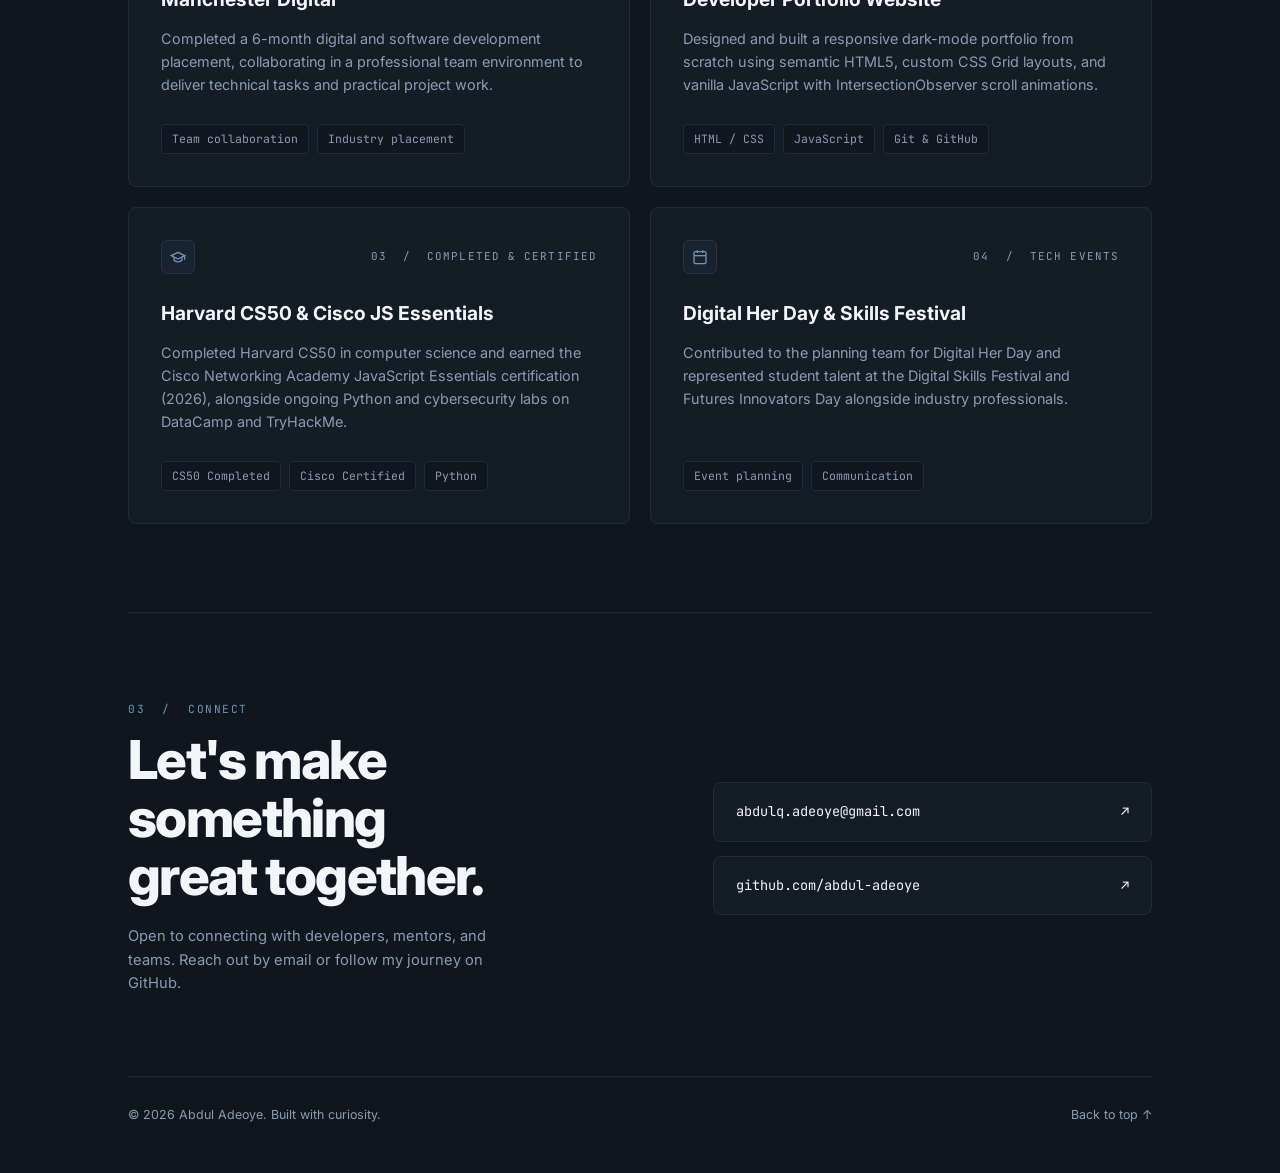
==== commit 12435280: "changed the subtitle" ====
--- a/html/index.html
+++ b/html/index.html
@@ -36,7 +36,7 @@
         <span>HELLO, I'M ABDUL-QOYYUM ADEOYE</span>
       </div>
       <h1 class="hero-title">Abdul <span class="text-slate">Adeoye.</span></h1>
-      <h2 class="hero-subtitle">Junior Software Development Apprentice</h2>
+      <h2 class="hero-subtitle">Aspiring Apprentice</h2>
       <p class="hero-description">
         I'm an aspiring developer at The Manchester College building strong foundations in web technologies and programming[cite: 1]. I enjoy learning by doing, solving practical problems, and turning ideas into thoughtful digital experiences.
       </p>
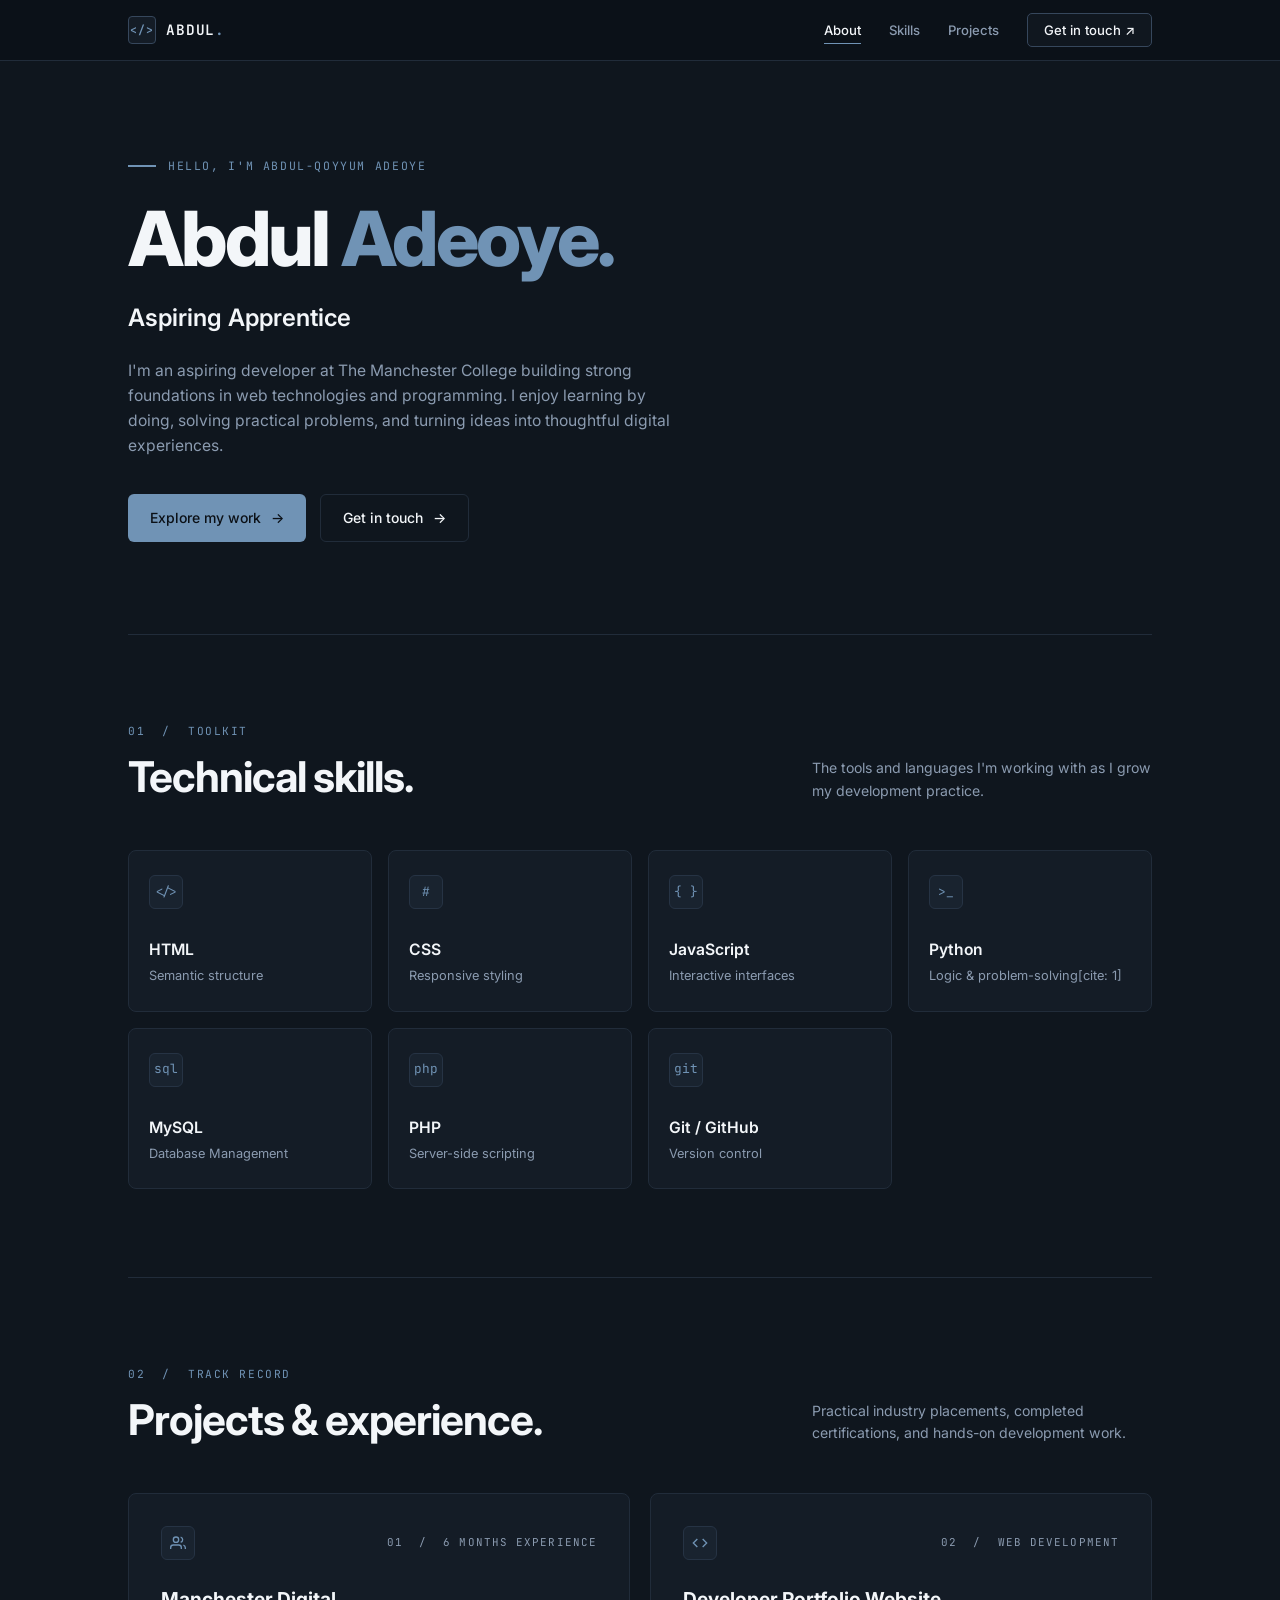
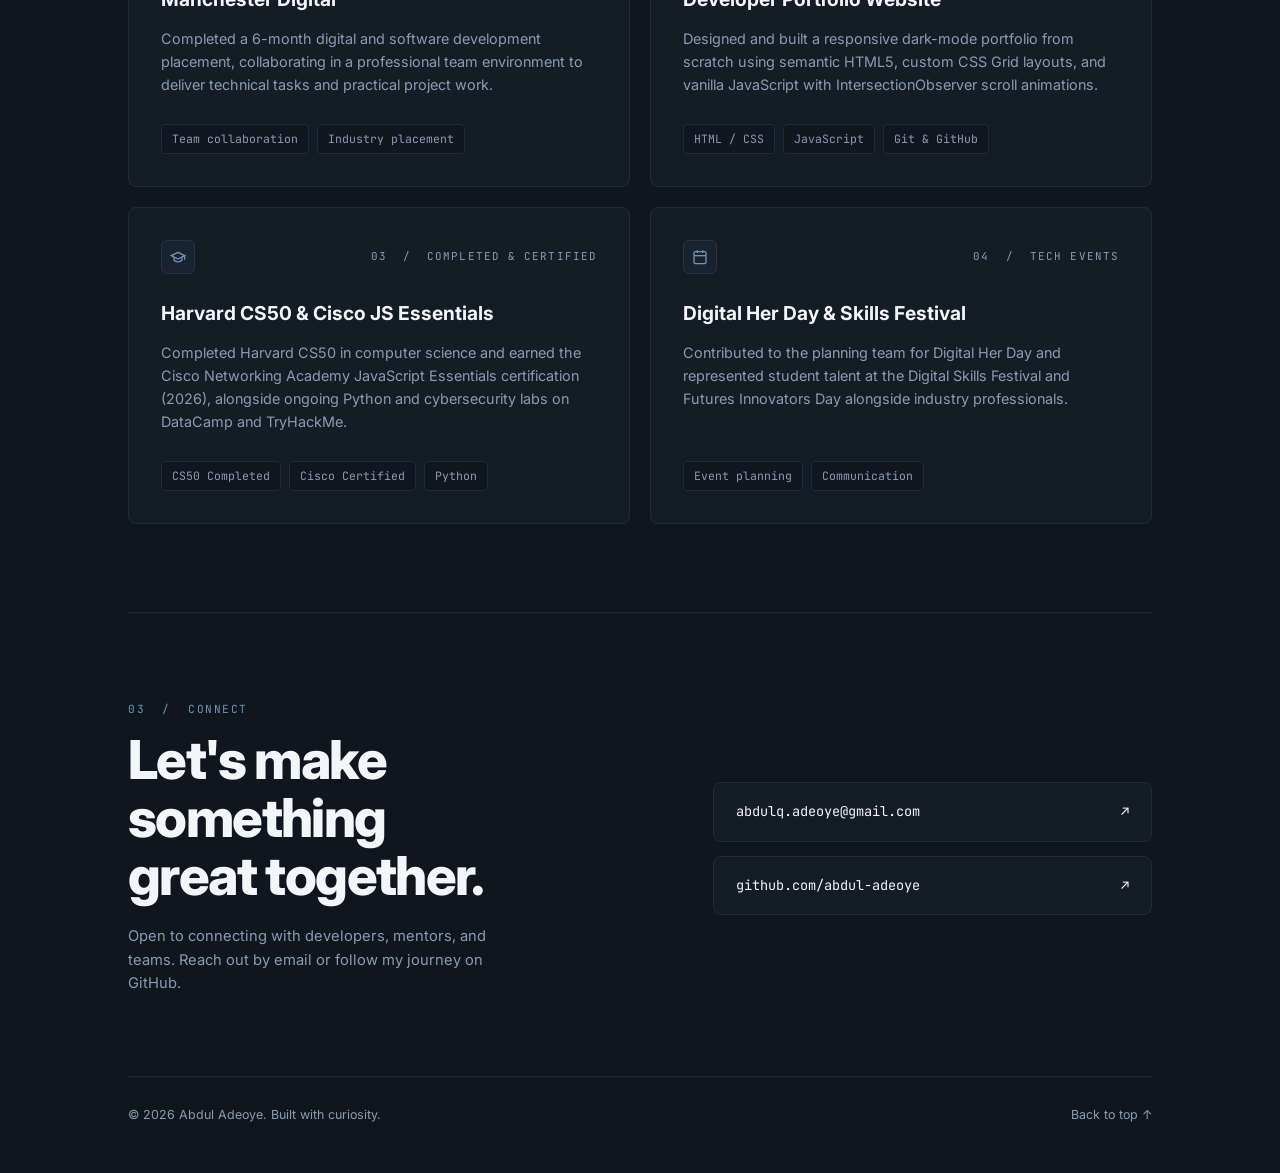
==== commit 4666b06a: "removed more landmarks" ====
--- a/html/index.html
+++ b/html/index.html
@@ -38,7 +38,7 @@
       <h1 class="hero-title">Abdul <span class="text-slate">Adeoye.</span></h1>
       <h2 class="hero-subtitle">Aspiring Apprentice</h2>
       <p class="hero-description">
-        I'm an aspiring developer at The Manchester College building strong foundations in web technologies and programming[cite: 1]. I enjoy learning by doing, solving practical problems, and turning ideas into thoughtful digital experiences.
+        I'm an aspiring developer at The Manchester College building strong foundations in web technologies and programming. I enjoy learning by doing, solving practical problems, and turning ideas into thoughtful digital experiences.
       </p>
       <div class="hero-actions">
         <a href="#projects" class="btn btn-primary">Explore my work <span class="arrow">&rarr;</span></a>
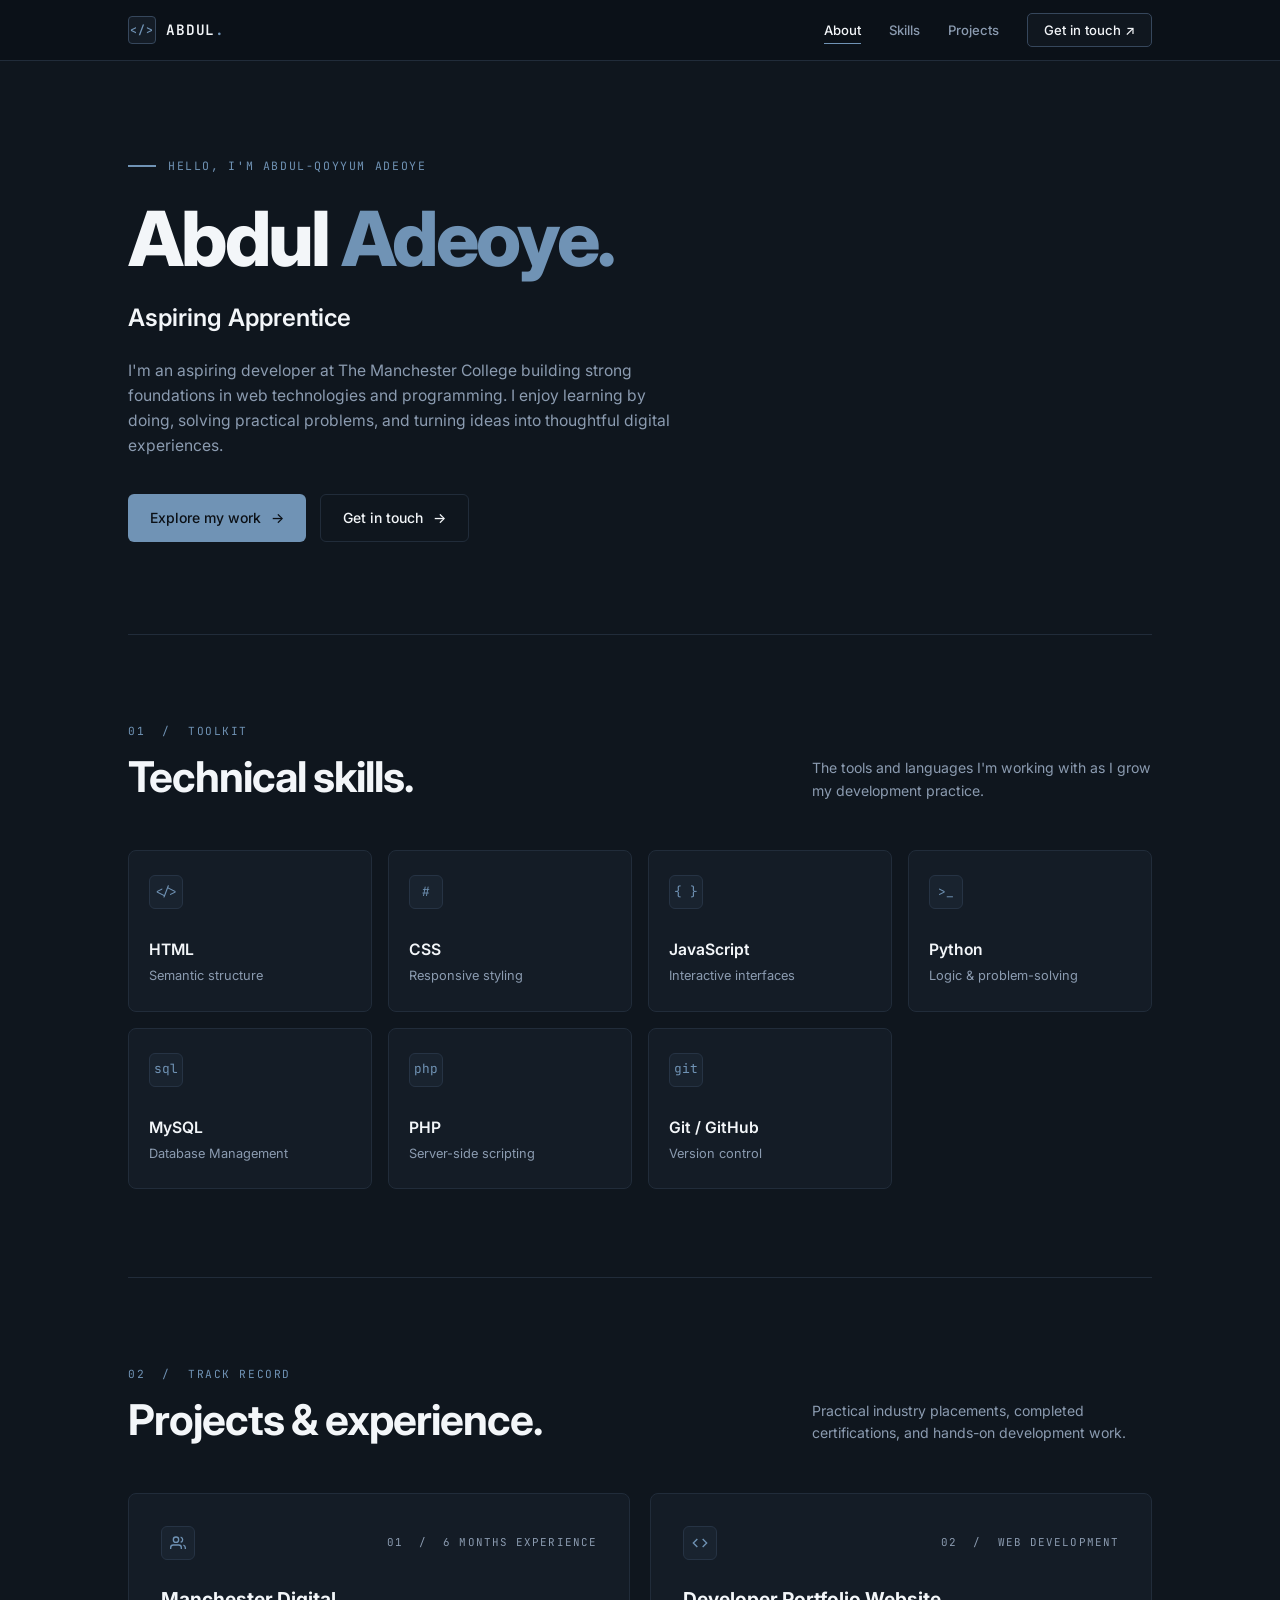
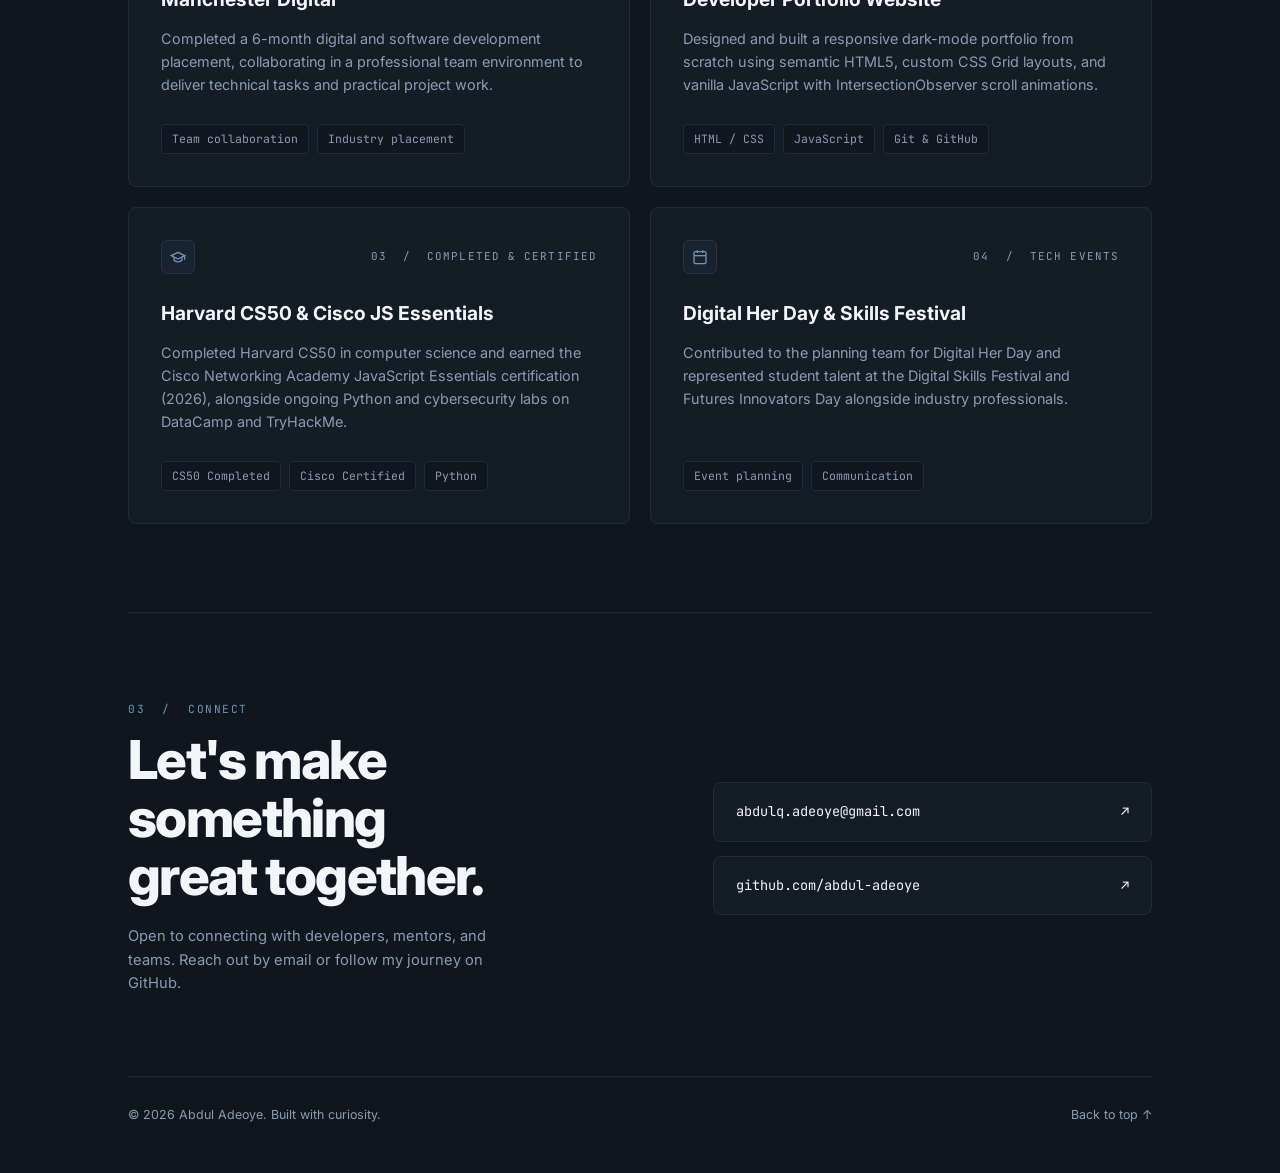
==== commit d5daf6c8: "removed the last landmark i could find" ====
--- a/html/index.html
+++ b/html/index.html
@@ -80,7 +80,7 @@
         <article class="skill-card">
           <div class="icon-box">&gt;_</div>
           <h3>Python</h3>
-          <p>Logic &amp; problem-solving[cite: 1]</p>
+          <p>Logic &amp; problem-solving</p>
         </article>
 
         <article class="skill-card">
